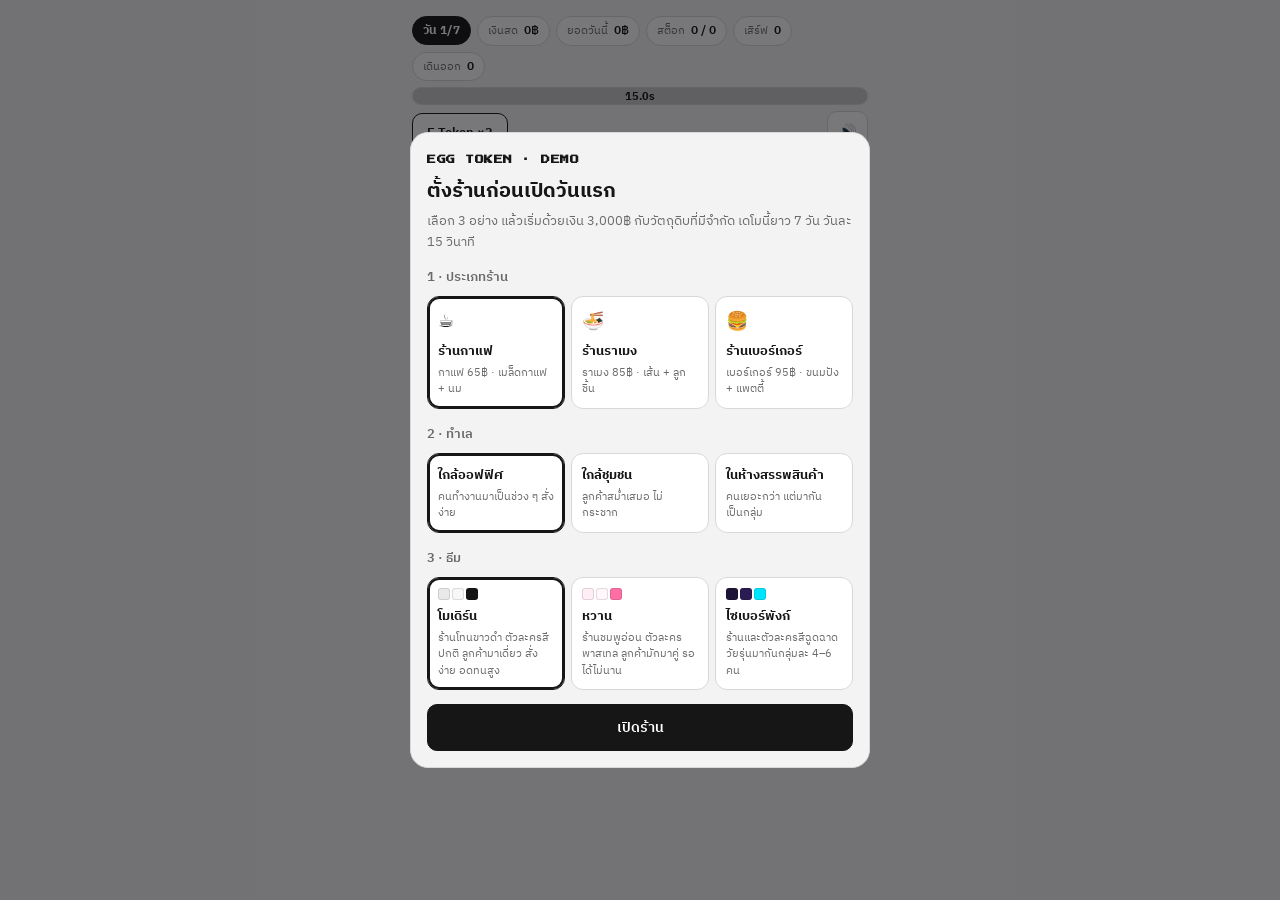
==== index.html @ f7f94cbf "เดโมเกมบริหารร้าน Egg Token ตามบรีฟ 7 วัน เกมบริหารร้านแบบ Pixel Art บน HTML Canvas ล้วน ไม่มี build" ====
<!DOCTYPE html>
<html lang="th">
<head>
<meta charset="utf-8">
<meta name="viewport" content="width=device-width, initial-scale=1, viewport-fit=cover">
<title>Egg Token · เกมบริหารร้าน (เดโม)</title>
<meta name="description" content="เดโมเกมบริหารร้านแบบ Pixel Art — ลงมือทำเองก่อน แล้วค่อยตัดสินใจว่าจะจ้างคน ซื้ออุปกรณ์ หรือใช้ E.Token ตรงไหน">
<link rel="preconnect" href="https://fonts.googleapis.com">
<link rel="preconnect" href="https://fonts.gstatic.com" crossorigin>
<link href="https://fonts.googleapis.com/css2?family=IBM+Plex+Sans+Thai:wght@400;500;600;700&family=Press+Start+2P&display=swap" rel="stylesheet">
<link rel="stylesheet" href="css/game.css">
</head>
<body data-theme="modern">

<div class="wrap">
  <header class="hud">
    <div class="hud-row">
      <span class="chip solo" id="hud-day">วัน 1/7</span>
      <span class="chip"><i>เงินสด</i><b id="hud-cash">0฿</b></span>
      <span class="chip"><i>ยอดวันนี้</i><b id="hud-sales">0฿</b></span>
      <span class="chip"><i>สต็อก</i><b id="hud-stock">0 / 0</b></span>
      <span class="chip hidden"><i>เรตติ้ง</i><b id="hud-rating">0.0</b></span>
      <span class="chip"><i>เสิร์ฟ</i><b id="hud-served">0</b></span>
      <span class="chip"><i>เดินออก</i><b id="hud-left">0</b></span>
    </div>
    <div class="timer"><div class="timer-fill" id="hud-bar"></div><span id="hud-clock">15.0s</span></div>
    <div class="hud-row end">
      <button id="hud-token" class="btn token">E.Token ×3</button>
      <button id="hud-mute" class="btn icon" title="เสียง">🔊</button>
    </div>
  </header>

  <div class="stage">
    <canvas id="game" width="192" height="192" aria-label="หน้าร้าน"></canvas>
    <div id="toast" class="toast hidden"></div>
  </div>

  <div id="hint" class="hint">แตะสถานีหรือตัวลูกค้าเพื่อสั่งงาน · ตัวละครต้องเดินไปถึงก่อน งานจึงเริ่ม</div>

  <div id="stations" class="stations"></div>
</div>

<div id="overlay" class="overlay hidden"><div id="sheet" class="sheet"></div></div>

<script src="js/config.js"></script>
<script src="js/sprites.js"></script>
<script src="js/audio.js"></script>
<script src="js/world.js"></script>
<script src="js/actors.js"></script>
<script src="js/game.js"></script>
<script src="js/ui.js"></script>
</body>
</html>
---- css/game.css ----
/* ===========================================================
   Egg Token Demo — หน้าตา
   ตัวพิกเซลใช้กับหัวข้อและป้ายเท่านั้น
   เวลา เงิน แถบรอ และคำสั่ง ใช้ฟอนต์ที่อ่านออกทันที
   =========================================================== */

:root {
  --bg: #f3f3f3;
  --panel: #ffffff;
  --text: #161616;
  --sub: #6a6a6a;
  --accent: #161616;
  --accent-ink: #ffffff;
  --line: #d8d8d8;
  --pos: #1f9254;
  --neg: #d4453c;
  --radius: 14px;
  --pixel: 'Press Start 2P', 'Courier New', monospace;
  --sans: 'IBM Plex Sans Thai', 'Noto Sans Thai', 'Leelawadee UI', system-ui, -apple-system, 'Segoe UI', sans-serif;
}

* { box-sizing: border-box; }

html, body {
  margin: 0;
  padding: 0;
  background: var(--bg);
  color: var(--text);
  font-family: var(--sans);
  -webkit-text-size-adjust: 100%;
}

body { min-height: 100svh; }

.wrap {
  max-width: 460px;
  margin: 0 auto;
  padding: 10px 12px 20px;
  display: flex;
  flex-direction: column;
  gap: 8px;
}

/* ---------- HUD ---------- */
.hud { display: flex; flex-direction: column; gap: 6px; }

.hud-row { display: flex; flex-wrap: wrap; gap: 6px; align-items: center; }
.hud-row.end { justify-content: space-between; }

.chip {
  display: inline-flex;
  align-items: baseline;
  gap: 6px;
  background: var(--panel);
  border: 1px solid var(--line);
  border-radius: 999px;
  padding: 4px 10px;
  font-size: 12px;
  line-height: 1.6;
}
.chip i { color: var(--sub); font-style: normal; font-size: 11px; }
.chip b { font-variant-numeric: tabular-nums; font-weight: 600; }
.chip.solo { font-weight: 700; background: var(--accent); color: var(--accent-ink); border-color: var(--accent); }
.chip b.low, #hud-stock.low { color: var(--neg); }

.timer {
  position: relative;
  height: 18px;
  background: var(--panel);
  border: 1px solid var(--line);
  border-radius: 999px;
  overflow: hidden;
}
.timer-fill {
  position: absolute; inset: 0 auto 0 0;
  width: 100%;
  background: var(--accent);
  opacity: .22;
  transition: width .08s linear;
}
.timer span {
  position: absolute; inset: 0;
  display: grid; place-items: center;
  font-size: 11px; font-weight: 700;
  font-variant-numeric: tabular-nums;
}

/* ---------- จอเล่น ---------- */
.stage {
  position: relative;
  width: 100%;
  aspect-ratio: 1 / 1;
  border-radius: var(--radius);
  overflow: hidden;
  border: 1px solid var(--line);
  background: #000;
}
canvas {
  width: 100%;
  height: 100%;
  display: block;
  image-rendering: pixelated;
  image-rendering: crisp-edges;
  touch-action: manipulation;
}

.toast {
  position: absolute;
  left: 8px; right: 8px;
  top: 8px;
  padding: 8px 10px;
  border-radius: 10px;
  font-size: 13px;
  line-height: 1.5;
  background: rgba(16,16,16,.82);
  color: #fff;
}
.hint {
  min-height: 40px;
  display: flex;
  align-items: center;
  padding: 7px 11px;
  border-radius: 10px;
  border: 1px solid var(--line);
  border-left: 3px solid var(--line);
  background: var(--panel);
  color: var(--sub);
  font-size: 12.5px;
  line-height: 1.5;
}
.hint.on {
  border-left-color: #ffb020;
  color: var(--text);
  font-weight: 600;
}
.hidden { display: none !important; }

/* ---------- ปุ่มสถานี ---------- */
.stations { display: grid; grid-template-columns: repeat(4, 1fr); gap: 6px; }
.sbtn {
  appearance: none;
  border: 1px solid var(--line);
  background: var(--panel);
  color: var(--text);
  border-radius: 10px;
  padding: 8px 4px 7px;
  font-family: var(--sans);
  font-size: 11px;
  font-weight: 600;
  line-height: 1.3;
  display: flex; flex-direction: column; align-items: center; gap: 3px;
  cursor: pointer;
}
.sbtn i {
  font-family: var(--pixel);
  font-style: normal;
  font-size: 9px;
  width: 18px; height: 18px;
  display: grid; place-items: center;
  border-radius: 6px;
  background: var(--accent);
  color: var(--accent-ink);
}
.sbtn:active { transform: translateY(1px); }
.sbtn.alert { border-color: #ffb020; box-shadow: 0 0 0 2px rgba(255,176,32,.35); }
#door-btn { grid-column: span 4; flex-direction: row; justify-content: center; }

.foot { margin: 2px 0 0; font-size: 11px; color: var(--sub); text-align: center; }

/* ---------- ปุ่มทั่วไป ---------- */
.btn {
  appearance: none;
  font-family: var(--sans);
  font-size: 14px;
  font-weight: 600;
  padding: 11px 16px;
  border-radius: 10px;
  border: 1px solid var(--line);
  background: var(--panel);
  color: var(--text);
  cursor: pointer;
}
.btn.primary { background: var(--accent); color: var(--accent-ink); border-color: var(--accent); }
.btn.token { font-size: 13px; padding: 8px 14px; border-color: var(--accent); }
.btn.icon { padding: 8px 10px; font-size: 15px; }
.btn.sm { padding: 6px 12px; font-size: 16px; min-width: 40px; }
.btn[disabled] { opacity: .45; cursor: not-allowed; }

/* ---------- แผ่นซ้อน ---------- */
.overlay {
  position: fixed; inset: 0;
  background: rgba(10,10,14,.55);
  display: grid; place-items: end center;
  padding: 12px;
  z-index: 20;
  overflow: auto;
}
.sheet {
  width: 100%;
  max-width: 460px;
  background: var(--bg);
  border: 1px solid var(--line);
  border-radius: 18px;
  padding: 18px 16px 16px;
  margin: auto 0 0;
  max-height: calc(100svh - 24px);
  overflow: auto;
}
.sheet-head { margin-bottom: 12px; }
.kicker {
  font-family: var(--sans);
  font-size: 11.5px;
  font-weight: 700;
  letter-spacing: .04em;
  color: var(--accent);
  margin-bottom: 8px;
}
.kicker .pix {
  font-family: var(--pixel);
  font-size: 9px;
  letter-spacing: .5px;
}
.sheet h1 { font-size: 20px; margin: 0 0 6px; line-height: 1.35; }
.sheet h2 { font-size: 13px; margin: 0 0 8px; color: var(--sub); font-weight: 600; }
.lead { margin: 0; font-size: 13px; line-height: 1.65; color: var(--sub); }

.group { margin-bottom: 14px; }
.cards { display: grid; grid-template-columns: repeat(3, 1fr); gap: 6px; }
.cards.col { grid-template-columns: 1fr; }
.card {
  appearance: none;
  text-align: left;
  background: var(--panel);
  border: 1px solid var(--line);
  border-radius: 12px;
  padding: 10px;
  font-family: var(--sans);
  color: var(--text);
  cursor: pointer;
  display: flex; flex-direction: column; gap: 3px;
}
.card.wide { padding: 12px; }
.card.on { border-color: var(--accent); box-shadow: 0 0 0 2px var(--accent) inset; }
.card-icon { font-size: 18px; }
.card-title { font-size: 13px; font-weight: 700; }
.card-sub { font-size: 11px; color: var(--sub); line-height: 1.5; }
.swatch { display: flex; gap: 2px; margin-bottom: 2px; }
.swatch i { width: 12px; height: 12px; border-radius: 3px; border: 1px solid rgba(0,0,0,.12); }

.facts { margin: 0 0 14px; padding-left: 18px; font-size: 13px; line-height: 1.8; }
.facts b { font-variant-numeric: tabular-nums; }

.rows { background: var(--panel); border: 1px solid var(--line); border-radius: 12px; padding: 4px 12px; margin-bottom: 10px; }
.rows.small { font-size: 12px; }
.row { display: flex; justify-content: space-between; gap: 10px; padding: 8px 0; font-size: 13px; border-bottom: 1px solid var(--line); }
.row:last-child { border-bottom: 0; }
.row span { color: var(--sub); }
.row b { font-variant-numeric: tabular-nums; }
.row.total b { font-size: 15px; }
.pos { color: var(--pos); }
.neg { color: var(--neg); }

.note { font-size: 12px; color: var(--sub); line-height: 1.7; margin: 0 0 10px; }
.note.warn { color: var(--neg); }

.stepper {
  display: flex; align-items: center; justify-content: space-between;
  background: var(--panel); border: 1px solid var(--line);
  border-radius: 12px; padding: 10px 12px; margin-bottom: 8px;
}
.stepper-info { display: flex; flex-direction: column; gap: 2px; }
.stepper-info b { font-size: 14px; }
.stepper-info span { font-size: 11px; color: var(--sub); }
.stepper-ctl { display: flex; align-items: center; gap: 8px; }
.stepper-ctl span { min-width: 28px; text-align: center; font-weight: 700; font-variant-numeric: tabular-nums; }

.sheet-foot { margin-top: 14px; display: grid; gap: 8px; }
.sheet-foot.two { grid-template-columns: 1fr 1fr; }
.sheet-foot .btn { width: 100%; }

@media (min-width: 520px) {
  .wrap { max-width: 480px; padding-top: 16px; }
  .sheet { margin: auto; }
  .overlay { place-items: center; }
}
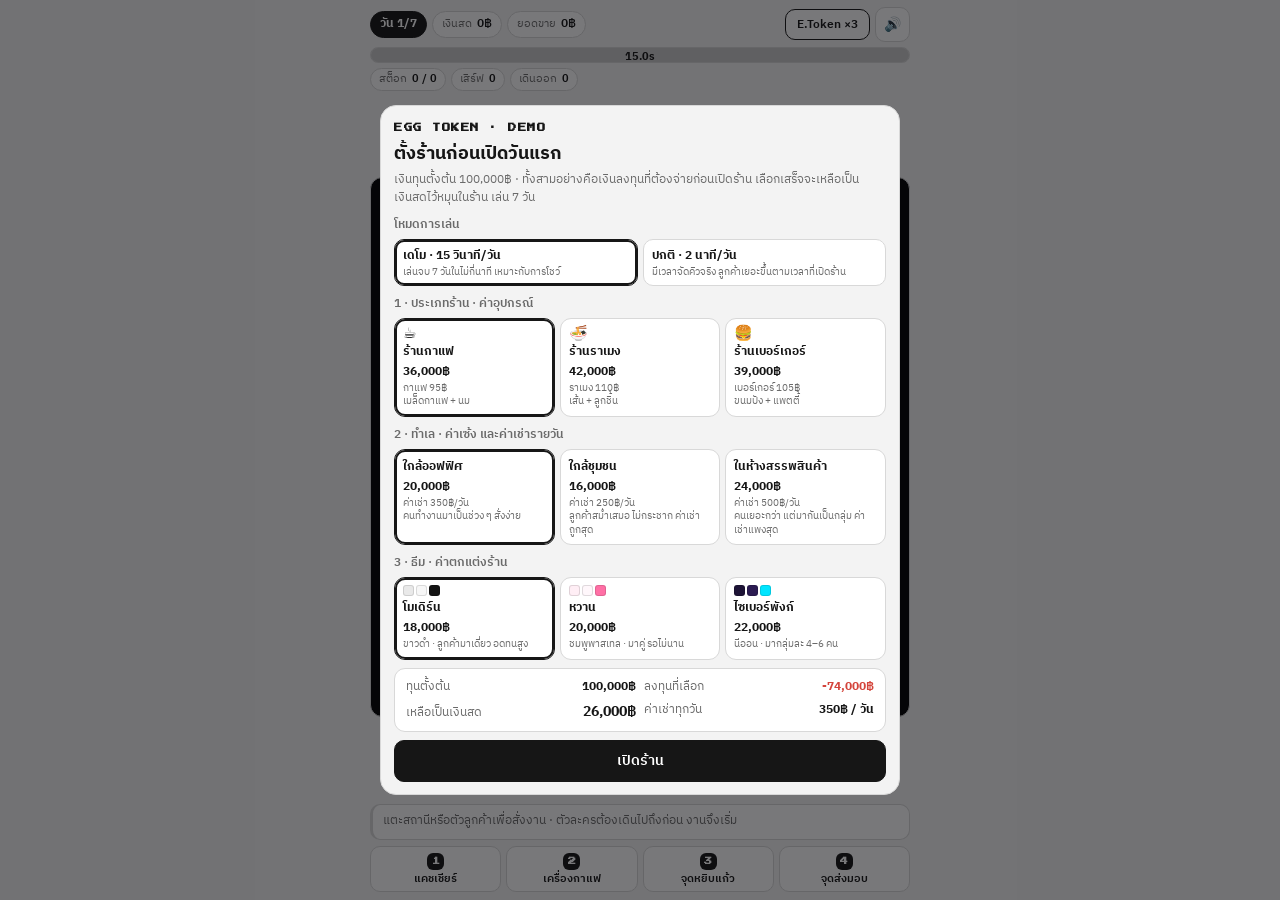
==== commit 56b0368e: "เพิ่มโหมดเดโม/ปกติ ลดความยาก จัดจอไม่ให้เลื่อน และแต่งร้านเพิ่ม สองโหมด - เดโม วันละ 15 วินาที ลูกค้" ====
--- a/index.html
+++ b/index.html
@@ -17,20 +17,21 @@
     <div class="hud-row">
       <span class="chip solo" id="hud-day">วัน 1/7</span>
       <span class="chip"><i>เงินสด</i><b id="hud-cash">0฿</b></span>
-      <span class="chip"><i>ยอดวันนี้</i><b id="hud-sales">0฿</b></span>
-      <span class="chip"><i>สต็อก</i><b id="hud-stock">0 / 0</b></span>
-      <span class="chip hidden"><i>เรตติ้ง</i><b id="hud-rating">0.0</b></span>
-      <span class="chip"><i>เสิร์ฟ</i><b id="hud-served">0</b></span>
-      <span class="chip"><i>เดินออก</i><b id="hud-left">0</b></span>
-    </div>
-    <div class="timer"><div class="timer-fill" id="hud-bar"></div><span id="hud-clock">15.0s</span></div>
-    <div class="hud-row end">
+      <span class="chip"><i>ยอดขาย</i><b id="hud-sales">0฿</b></span>
+      <span class="spacer"></span>
       <button id="hud-token" class="btn token">E.Token ×3</button>
       <button id="hud-mute" class="btn icon" title="เสียง">🔊</button>
     </div>
+    <div class="timer"><div class="timer-fill" id="hud-bar"></div><span id="hud-clock">15.0s</span></div>
+    <div class="hud-row small">
+      <span class="chip"><i>สต็อก</i><b id="hud-stock">0 / 0</b></span>
+      <span class="chip"><i>เสิร์ฟ</i><b id="hud-served">0</b></span>
+      <span class="chip"><i>เดินออก</i><b id="hud-left">0</b></span>
+      <span class="chip hidden"><i>เรตติ้ง</i><b id="hud-rating">0.0</b></span>
+    </div>
   </header>
 
-  <div class="stage">
+  <div class="stage" id="stage">
     <canvas id="game" width="192" height="192" aria-label="หน้าร้าน"></canvas>
     <div id="toast" class="toast hidden"></div>
   </div>
--- a/css/game.css
+++ b/css/game.css
@@ -1,6 +1,7 @@
 /* ===========================================================
    Egg Token Demo — หน้าตา
-   ตัวพิกเซลใช้กับหัวข้อและป้ายเท่านั้น
+   จัดให้ทุกหน้าพอดีจอ ไม่ต้องเลื่อนขึ้นลง
+   ตัวพิกเซลใช้กับหัวข้อและป้ายอังกฤษเท่านั้น
    เวลา เงิน แถบรอ และคำสั่ง ใช้ฟอนต์ที่อ่านออกทันที
    =========================================================== */
 
@@ -24,52 +25,56 @@
 html, body {
   margin: 0;
   padding: 0;
+  height: 100%;
+  overflow: hidden;
   background: var(--bg);
   color: var(--text);
   font-family: var(--sans);
   -webkit-text-size-adjust: 100%;
 }
 
-body { min-height: 100svh; }
-
 .wrap {
-  max-width: 460px;
+  max-width: 560px;
+  height: 100%;
   margin: 0 auto;
-  padding: 10px 12px 20px;
+  padding: 7px 10px calc(8px + env(safe-area-inset-bottom));
   display: flex;
   flex-direction: column;
-  gap: 8px;
+  gap: 6px;
+  overflow: hidden;
 }
 
 /* ---------- HUD ---------- */
-.hud { display: flex; flex-direction: column; gap: 6px; }
-
-.hud-row { display: flex; flex-wrap: wrap; gap: 6px; align-items: center; }
-.hud-row.end { justify-content: space-between; }
+.hud { display: flex; flex-direction: column; gap: 5px; flex: 0 0 auto; }
+.hud-row { display: flex; flex-wrap: nowrap; gap: 5px; align-items: center; }
+.hud-row .spacer { flex: 1 1 auto; }
 
 .chip {
   display: inline-flex;
   align-items: baseline;
-  gap: 6px;
+  gap: 5px;
   background: var(--panel);
   border: 1px solid var(--line);
   border-radius: 999px;
-  padding: 4px 10px;
+  padding: 3px 9px;
   font-size: 12px;
-  line-height: 1.6;
-}
-.chip i { color: var(--sub); font-style: normal; font-size: 11px; }
+  line-height: 1.55;
+  white-space: nowrap;
+}
+.hud-row.small .chip { font-size: 11px; padding: 2px 8px; }
+.chip i { color: var(--sub); font-style: normal; font-size: 10.5px; }
 .chip b { font-variant-numeric: tabular-nums; font-weight: 600; }
 .chip.solo { font-weight: 700; background: var(--accent); color: var(--accent-ink); border-color: var(--accent); }
-.chip b.low, #hud-stock.low { color: var(--neg); }
+#hud-stock.low { color: var(--neg); }
 
 .timer {
   position: relative;
-  height: 18px;
+  height: 16px;
   background: var(--panel);
   border: 1px solid var(--line);
   border-radius: 999px;
   overflow: hidden;
+  flex: 0 0 auto;
 }
 .timer-fill {
   position: absolute; inset: 0 auto 0 0;
@@ -78,27 +83,29 @@
   opacity: .22;
   transition: width .08s linear;
 }
+.timer.closing { border-color: #e2544a; }
+.timer.closing .timer-fill { background: #e2544a; opacity: .3; }
 .timer span {
   position: absolute; inset: 0;
   display: grid; place-items: center;
-  font-size: 11px; font-weight: 700;
+  font-size: 10.5px; font-weight: 700;
   font-variant-numeric: tabular-nums;
 }
 
 /* ---------- จอเล่น ---------- */
 .stage {
   position: relative;
-  width: 100%;
-  aspect-ratio: 1 / 1;
-  border-radius: var(--radius);
-  overflow: hidden;
+  flex: 1 1 auto;
+  min-height: 0;
+  display: flex;
+  align-items: center;
+  justify-content: center;
+}
+canvas {
+  display: block;
+  border-radius: 12px;
   border: 1px solid var(--line);
   background: #000;
-}
-canvas {
-  width: 100%;
-  height: 100%;
-  display: block;
   image-rendering: pixelated;
   image-rendering: crisp-edges;
   touch-action: manipulation;
@@ -108,54 +115,52 @@
   position: absolute;
   left: 8px; right: 8px;
   top: 8px;
-  padding: 8px 10px;
-  border-radius: 10px;
-  font-size: 13px;
-  line-height: 1.5;
-  background: rgba(16,16,16,.82);
+  padding: 7px 10px;
+  border-radius: 10px;
+  font-size: 12.5px;
+  line-height: 1.45;
+  background: rgba(16,16,16,.84);
   color: #fff;
 }
+.hidden { display: none !important; }
+
 .hint {
-  min-height: 40px;
+  flex: 0 0 auto;
+  min-height: 36px;
   display: flex;
   align-items: center;
-  padding: 7px 11px;
+  padding: 6px 10px;
   border-radius: 10px;
   border: 1px solid var(--line);
   border-left: 3px solid var(--line);
   background: var(--panel);
   color: var(--sub);
-  font-size: 12.5px;
-  line-height: 1.5;
-}
-.hint.on {
-  border-left-color: #ffb020;
-  color: var(--text);
-  font-weight: 600;
-}
-.hidden { display: none !important; }
+  font-size: 12px;
+  line-height: 1.4;
+}
+.hint.on { border-left-color: #ffb020; color: var(--text); font-weight: 600; }
 
 /* ---------- ปุ่มสถานี ---------- */
-.stations { display: grid; grid-template-columns: repeat(4, 1fr); gap: 6px; }
+.stations { display: grid; grid-template-columns: repeat(4, 1fr); gap: 5px; flex: 0 0 auto; }
 .sbtn {
   appearance: none;
   border: 1px solid var(--line);
   background: var(--panel);
   color: var(--text);
   border-radius: 10px;
-  padding: 8px 4px 7px;
-  font-family: var(--sans);
-  font-size: 11px;
+  padding: 6px 3px 5px;
+  font-family: var(--sans);
+  font-size: 10.5px;
   font-weight: 600;
-  line-height: 1.3;
+  line-height: 1.25;
   display: flex; flex-direction: column; align-items: center; gap: 3px;
   cursor: pointer;
 }
 .sbtn i {
   font-family: var(--pixel);
   font-style: normal;
-  font-size: 9px;
-  width: 18px; height: 18px;
+  font-size: 8px;
+  width: 17px; height: 17px;
   display: grid; place-items: center;
   border-radius: 6px;
   background: var(--accent);
@@ -163,17 +168,15 @@
 }
 .sbtn:active { transform: translateY(1px); }
 .sbtn.alert { border-color: #ffb020; box-shadow: 0 0 0 2px rgba(255,176,32,.35); }
-#door-btn { grid-column: span 4; flex-direction: row; justify-content: center; }
-
-.foot { margin: 2px 0 0; font-size: 11px; color: var(--sub); text-align: center; }
+#door-btn { grid-column: span 4; flex-direction: row; justify-content: center; gap: 6px; padding: 5px; }
 
 /* ---------- ปุ่มทั่วไป ---------- */
 .btn {
   appearance: none;
   font-family: var(--sans);
-  font-size: 14px;
+  font-size: 13.5px;
   font-weight: 600;
-  padding: 11px 16px;
+  padding: 9px 14px;
   border-radius: 10px;
   border: 1px solid var(--line);
   background: var(--panel);
@@ -181,105 +184,160 @@
   cursor: pointer;
 }
 .btn.primary { background: var(--accent); color: var(--accent-ink); border-color: var(--accent); }
-.btn.token { font-size: 13px; padding: 8px 14px; border-color: var(--accent); }
-.btn.icon { padding: 8px 10px; font-size: 15px; }
-.btn.sm { padding: 6px 12px; font-size: 16px; min-width: 40px; }
+.btn.token { font-size: 12px; padding: 5px 11px; border-color: var(--accent); white-space: nowrap; }
+.btn.icon { padding: 5px 8px; font-size: 14px; }
+.btn.sm { padding: 5px 11px; font-size: 15px; min-width: 38px; }
 .btn[disabled] { opacity: .45; cursor: not-allowed; }
 
 /* ---------- แผ่นซ้อน ---------- */
 .overlay {
   position: fixed; inset: 0;
   background: rgba(10,10,14,.55);
-  display: grid; place-items: end center;
-  padding: 12px;
+  display: grid;
+  place-items: center;
+  padding: 8px;
   z-index: 20;
-  overflow: auto;
 }
 .sheet {
   width: 100%;
-  max-width: 460px;
+  max-width: 520px;
+  max-height: calc(100% - 16px);
   background: var(--bg);
   border: 1px solid var(--line);
-  border-radius: 18px;
-  padding: 18px 16px 16px;
-  margin: auto 0 0;
-  max-height: calc(100svh - 24px);
-  overflow: auto;
-}
-.sheet-head { margin-bottom: 12px; }
+  border-radius: 16px;
+  padding: 14px 13px 12px;
+  display: flex;
+  flex-direction: column;
+  gap: 8px;
+  overflow: hidden;
+}
+.sheet-head { flex: 0 0 auto; }
+.sheet-body { flex: 1 1 auto; min-height: 0; overflow-y: auto; display: flex; flex-direction: column; gap: 8px; }
 .kicker {
   font-family: var(--sans);
-  font-size: 11.5px;
+  font-size: 11px;
   font-weight: 700;
   letter-spacing: .04em;
   color: var(--accent);
-  margin-bottom: 8px;
-}
-.kicker .pix {
-  font-family: var(--pixel);
-  font-size: 9px;
-  letter-spacing: .5px;
-}
-.sheet h1 { font-size: 20px; margin: 0 0 6px; line-height: 1.35; }
-.sheet h2 { font-size: 13px; margin: 0 0 8px; color: var(--sub); font-weight: 600; }
-.lead { margin: 0; font-size: 13px; line-height: 1.65; color: var(--sub); }
-
-.group { margin-bottom: 14px; }
-.cards { display: grid; grid-template-columns: repeat(3, 1fr); gap: 6px; }
+  margin-bottom: 5px;
+}
+.kicker .pix { font-family: var(--pixel); font-size: 8.5px; letter-spacing: .5px; }
+.sheet h1 { font-size: 18px; margin: 0 0 4px; line-height: 1.3; }
+.sheet h2 { font-size: 12px; margin: 0 0 5px; color: var(--sub); font-weight: 600; }
+.lead { margin: 0; font-size: 12px; line-height: 1.5; color: var(--sub); }
+
+.group { margin: 0; }
+.cards { display: grid; grid-template-columns: repeat(3, 1fr); gap: 5px; }
 .cards.col { grid-template-columns: 1fr; }
+.cards.two { grid-template-columns: 1fr 1fr; }
 .card {
   appearance: none;
   text-align: left;
   background: var(--panel);
   border: 1px solid var(--line);
-  border-radius: 12px;
-  padding: 10px;
+  border-radius: 11px;
+  padding: 7px 8px;
   font-family: var(--sans);
   color: var(--text);
   cursor: pointer;
-  display: flex; flex-direction: column; gap: 3px;
-}
-.card.wide { padding: 12px; }
+  display: flex; flex-direction: column; gap: 1px;
+}
+.card.wide { padding: 10px; }
 .card.on { border-color: var(--accent); box-shadow: 0 0 0 2px var(--accent) inset; }
-.card-icon { font-size: 18px; }
-.card-title { font-size: 13px; font-weight: 700; }
-.card-sub { font-size: 11px; color: var(--sub); line-height: 1.5; }
-.swatch { display: flex; gap: 2px; margin-bottom: 2px; }
-.swatch i { width: 12px; height: 12px; border-radius: 3px; border: 1px solid rgba(0,0,0,.12); }
-
-.facts { margin: 0 0 14px; padding-left: 18px; font-size: 13px; line-height: 1.8; }
+.card-icon { font-size: 15px; line-height: 1; }
+.card-title { font-size: 12px; font-weight: 700; }
+.card-cost { font-size: 11.5px; font-weight: 700; color: var(--accent); font-variant-numeric: tabular-nums; }
+.card-sub { font-size: 10px; color: var(--sub); line-height: 1.35; }
+.swatch { display: flex; gap: 2px; margin-bottom: 1px; }
+.swatch i { width: 11px; height: 11px; border-radius: 3px; border: 1px solid rgba(0,0,0,.12); }
+
+.facts { margin: 0; padding-left: 17px; font-size: 12px; line-height: 1.65; }
 .facts b { font-variant-numeric: tabular-nums; }
 
-.rows { background: var(--panel); border: 1px solid var(--line); border-radius: 12px; padding: 4px 12px; margin-bottom: 10px; }
-.rows.small { font-size: 12px; }
-.row { display: flex; justify-content: space-between; gap: 10px; padding: 8px 0; font-size: 13px; border-bottom: 1px solid var(--line); }
+.rows { background: var(--panel); border: 1px solid var(--line); border-radius: 11px; padding: 2px 11px; }
+.rows.small { font-size: 11px; }
+.row { display: flex; justify-content: space-between; gap: 10px; padding: 6px 0; font-size: 12.5px; border-bottom: 1px solid var(--line); }
 .row:last-child { border-bottom: 0; }
 .row span { color: var(--sub); }
-.row b { font-variant-numeric: tabular-nums; }
-.row.total b { font-size: 15px; }
+.row b { font-variant-numeric: tabular-nums; white-space: nowrap; }
+.row.total b { font-size: 14px; }
 .pos { color: var(--pos); }
 .neg { color: var(--neg); }
 
-.note { font-size: 12px; color: var(--sub); line-height: 1.7; margin: 0 0 10px; }
+.note { font-size: 11.5px; color: var(--sub); line-height: 1.55; margin: 0; }
 .note.warn { color: var(--neg); }
 
 .stepper {
   display: flex; align-items: center; justify-content: space-between;
   background: var(--panel); border: 1px solid var(--line);
-  border-radius: 12px; padding: 10px 12px; margin-bottom: 8px;
-}
-.stepper-info { display: flex; flex-direction: column; gap: 2px; }
-.stepper-info b { font-size: 14px; }
-.stepper-info span { font-size: 11px; color: var(--sub); }
-.stepper-ctl { display: flex; align-items: center; gap: 8px; }
-.stepper-ctl span { min-width: 28px; text-align: center; font-weight: 700; font-variant-numeric: tabular-nums; }
-
-.sheet-foot { margin-top: 14px; display: grid; gap: 8px; }
+  border-radius: 11px; padding: 8px 10px;
+}
+.stepper-info { display: flex; flex-direction: column; gap: 1px; }
+.stepper-info b { font-size: 13px; }
+.stepper-info span { font-size: 10.5px; color: var(--sub); }
+.stepper-ctl { display: flex; align-items: center; gap: 7px; }
+.stepper-ctl span { min-width: 26px; text-align: center; font-weight: 700; font-variant-numeric: tabular-nums; }
+
+.sheet-foot { flex: 0 0 auto; display: grid; gap: 6px; }
 .sheet-foot.two { grid-template-columns: 1fr 1fr; }
 .sheet-foot .btn { width: 100%; }
 
-@media (min-width: 520px) {
-  .wrap { max-width: 480px; padding-top: 16px; }
-  .sheet { margin: auto; }
-  .overlay { place-items: center; }
-}
+/* กล่องสรุปเงินลงทุนหน้าตั้งร้าน */
+.invest-bar {
+  display: grid;
+  grid-template-columns: 1fr 1fr;
+  gap: 4px 8px;
+  background: var(--panel);
+  border: 1px solid var(--line);
+  border-radius: 11px;
+  padding: 8px 11px;
+}
+.invest-bar > div { display: flex; justify-content: space-between; gap: 8px; align-items: baseline; font-size: 11.5px; }
+.invest-bar span { color: var(--sub); }
+.invest-bar b { font-variant-numeric: tabular-nums; white-space: nowrap; }
+.invest-bar .hi b { font-size: 14px; }
+
+/* ปุ่มสลับโหมด */
+.seg { display: grid; grid-template-columns: 1fr 1fr; gap: 5px; }
+.seg button {
+  appearance: none;
+  border: 1px solid var(--line);
+  background: var(--panel);
+  color: var(--text);
+  border-radius: 10px;
+  padding: 6px 8px;
+  font-family: var(--sans);
+  cursor: pointer;
+  display: flex; flex-direction: column; align-items: flex-start; gap: 1px;
+}
+.seg button.on { border-color: var(--accent); box-shadow: 0 0 0 2px var(--accent) inset; }
+.seg b { font-size: 12px; }
+.seg span { font-size: 10px; color: var(--sub); line-height: 1.3; }
+
+/* จอเตี้ยมาก บีบหน้าตั้งร้านให้พอดี */
+@media (max-height: 690px) {
+  .setup .lead { display: none; }
+  .seg span { display: none; }
+  .seg button { padding: 7px 9px; }
+  .card { padding: 5px 7px; }
+  .card-icon { display: none; }
+  .sheet h2 { margin-bottom: 3px; }
+  .sheet { gap: 5px; }
+  .invest-bar { padding: 6px 9px; }
+  .invest-bar > div { font-size: 11px; }
+  .rows.small .row { padding: 3px 0; }
+  .card-sub { font-size: 9px; line-height: 1.25; }
+  .sheet h2 { font-size: 11px; }
+  .sheet h1 { font-size: 15px; margin-bottom: 2px; }
+  .kicker { margin-bottom: 3px; }
+}
+
+/* จอเตี้ย บีบให้พอดีขึ้นอีก */
+@media (max-height: 740px) {
+  .sheet h1 { font-size: 16px; }
+  .lead, .note { font-size: 11px; }
+  .card-sub { font-size: 9.5px; }
+  .row { padding: 5px 0; font-size: 12px; }
+  .hint { min-height: 32px; font-size: 11.5px; }
+  .sheet { padding: 11px 11px 10px; gap: 6px; }
+}
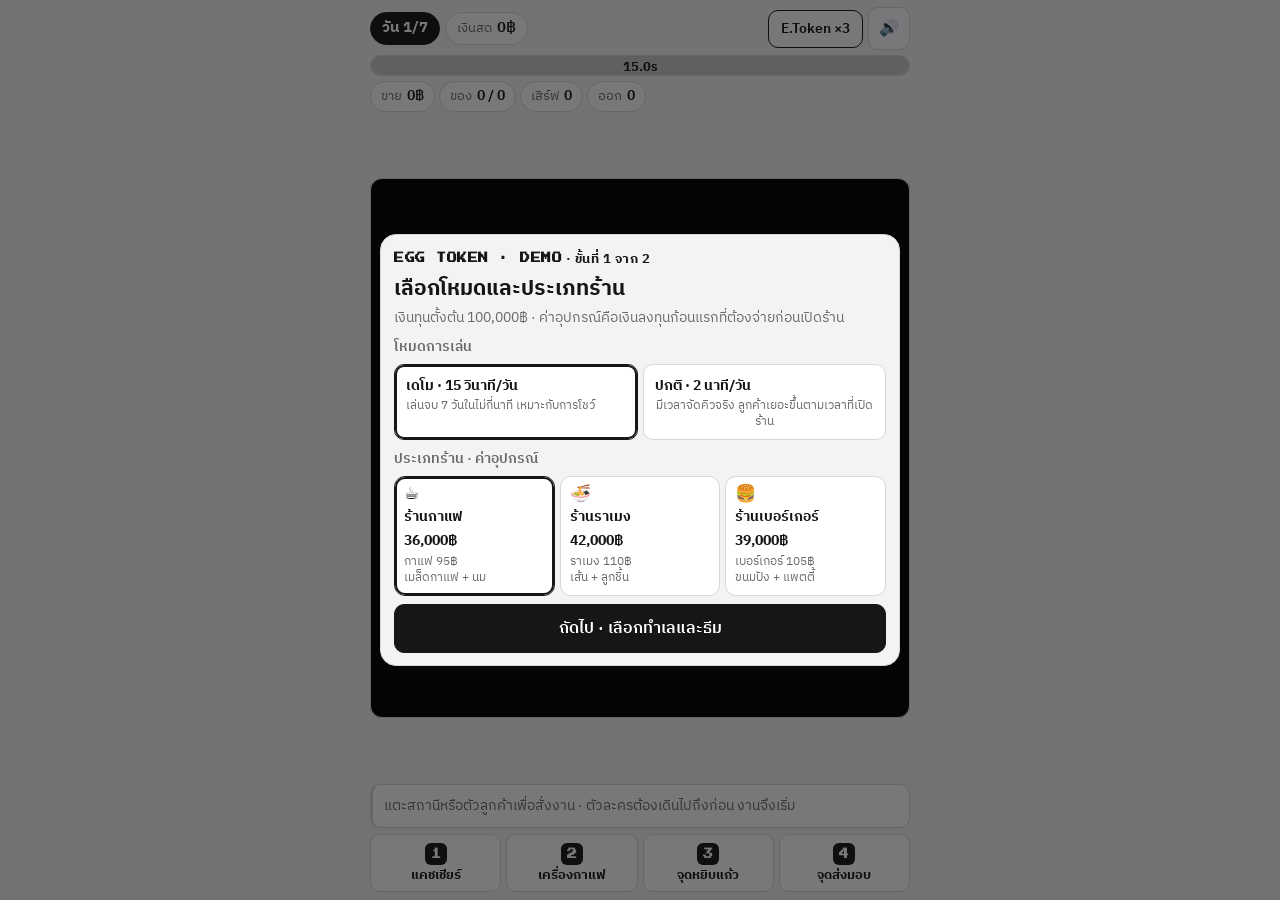
==== commit ac8af0f1: "ขยายขนาดตัวหนังสือทั้งเกม ให้เล่นบนมือถือได้จริง รอบก่อนบีบฟอนต์ลงเพื่อให้ทุกหน้าพอดีจอ ผลคือตัวเล็ก" ====
--- a/index.html
+++ b/index.html
@@ -17,17 +17,17 @@
     <div class="hud-row">
       <span class="chip solo" id="hud-day">วัน 1/7</span>
       <span class="chip"><i>เงินสด</i><b id="hud-cash">0฿</b></span>
-      <span class="chip"><i>ยอดขาย</i><b id="hud-sales">0฿</b></span>
       <span class="spacer"></span>
       <button id="hud-token" class="btn token">E.Token ×3</button>
       <button id="hud-mute" class="btn icon" title="เสียง">🔊</button>
     </div>
     <div class="timer"><div class="timer-fill" id="hud-bar"></div><span id="hud-clock">15.0s</span></div>
     <div class="hud-row small">
-      <span class="chip"><i>สต็อก</i><b id="hud-stock">0 / 0</b></span>
+      <span class="chip"><i>ขาย</i><b id="hud-sales">0฿</b></span>
+      <span class="chip"><i>ของ</i><b id="hud-stock">0 / 0</b></span>
       <span class="chip"><i>เสิร์ฟ</i><b id="hud-served">0</b></span>
-      <span class="chip"><i>เดินออก</i><b id="hud-left">0</b></span>
-      <span class="chip hidden"><i>เรตติ้ง</i><b id="hud-rating">0.0</b></span>
+      <span class="chip"><i>ออก</i><b id="hud-left">0</b></span>
+      <span class="chip hidden"><i>★</i><b id="hud-rating">0.0</b></span>
     </div>
   </header>
 
--- a/css/game.css
+++ b/css/game.css
@@ -47,6 +47,7 @@
 /* ---------- HUD ---------- */
 .hud { display: flex; flex-direction: column; gap: 5px; flex: 0 0 auto; }
 .hud-row { display: flex; flex-wrap: nowrap; gap: 5px; align-items: center; }
+.hud-row.small { flex-wrap: wrap; gap: 4px; }
 .hud-row .spacer { flex: 1 1 auto; }
 
 .chip {
@@ -56,20 +57,20 @@
   background: var(--panel);
   border: 1px solid var(--line);
   border-radius: 999px;
-  padding: 3px 9px;
-  font-size: 12px;
-  line-height: 1.55;
+  padding: 5px 11px;
+  font-size: 14.5px;
+  line-height: 1.5;
   white-space: nowrap;
 }
-.hud-row.small .chip { font-size: 11px; padding: 2px 8px; }
-.chip i { color: var(--sub); font-style: normal; font-size: 10.5px; }
+.hud-row.small .chip { font-size: 13.5px; padding: 4px 10px; }
+.chip i { color: var(--sub); font-style: normal; font-size: 12.5px; }
 .chip b { font-variant-numeric: tabular-nums; font-weight: 600; }
 .chip.solo { font-weight: 700; background: var(--accent); color: var(--accent-ink); border-color: var(--accent); }
 #hud-stock.low { color: var(--neg); }
 
 .timer {
   position: relative;
-  height: 16px;
+  height: 21px;
   background: var(--panel);
   border: 1px solid var(--line);
   border-radius: 999px;
@@ -88,7 +89,7 @@
 .timer span {
   position: absolute; inset: 0;
   display: grid; place-items: center;
-  font-size: 10.5px; font-weight: 700;
+  font-size: 13px; font-weight: 700;
   font-variant-numeric: tabular-nums;
 }
 
@@ -115,28 +116,28 @@
   position: absolute;
   left: 8px; right: 8px;
   top: 8px;
-  padding: 7px 10px;
-  border-radius: 10px;
-  font-size: 12.5px;
+  padding: 9px 12px;
+  border-radius: 10px;
+  font-size: 14px;
   line-height: 1.45;
-  background: rgba(16,16,16,.84);
+  background: rgba(16,16,16,.86);
   color: #fff;
 }
 .hidden { display: none !important; }
 
 .hint {
   flex: 0 0 auto;
-  min-height: 36px;
+  min-height: 44px;
   display: flex;
   align-items: center;
-  padding: 6px 10px;
+  padding: 8px 11px;
   border-radius: 10px;
   border: 1px solid var(--line);
   border-left: 3px solid var(--line);
   background: var(--panel);
   color: var(--sub);
-  font-size: 12px;
-  line-height: 1.4;
+  font-size: 14px;
+  line-height: 1.35;
 }
 .hint.on { border-left-color: #ffb020; color: var(--text); font-weight: 600; }
 
@@ -148,19 +149,19 @@
   background: var(--panel);
   color: var(--text);
   border-radius: 10px;
-  padding: 6px 3px 5px;
-  font-family: var(--sans);
-  font-size: 10.5px;
-  font-weight: 600;
-  line-height: 1.25;
+  padding: 8px 3px 7px;
+  font-family: var(--sans);
+  font-size: 13px;
+  font-weight: 700;
+  line-height: 1.2;
   display: flex; flex-direction: column; align-items: center; gap: 3px;
   cursor: pointer;
 }
 .sbtn i {
   font-family: var(--pixel);
   font-style: normal;
-  font-size: 8px;
-  width: 17px; height: 17px;
+  font-size: 10px;
+  width: 22px; height: 22px;
   display: grid; place-items: center;
   border-radius: 6px;
   background: var(--accent);
@@ -174,9 +175,9 @@
 .btn {
   appearance: none;
   font-family: var(--sans);
-  font-size: 13.5px;
+  font-size: 15.5px;
   font-weight: 600;
-  padding: 9px 14px;
+  padding: 11px 15px;
   border-radius: 10px;
   border: 1px solid var(--line);
   background: var(--panel);
@@ -184,9 +185,9 @@
   cursor: pointer;
 }
 .btn.primary { background: var(--accent); color: var(--accent-ink); border-color: var(--accent); }
-.btn.token { font-size: 12px; padding: 5px 11px; border-color: var(--accent); white-space: nowrap; }
-.btn.icon { padding: 5px 8px; font-size: 14px; }
-.btn.sm { padding: 5px 11px; font-size: 15px; min-width: 38px; }
+.btn.token { font-size: 13.5px; padding: 7px 12px; border-color: var(--accent); white-space: nowrap; }
+.btn.icon { padding: 7px 10px; font-size: 16px; }
+.btn.sm { padding: 7px 13px; font-size: 18px; min-width: 44px; }
 .btn[disabled] { opacity: .45; cursor: not-allowed; }
 
 /* ---------- แผ่นซ้อน ---------- */
@@ -215,16 +216,16 @@
 .sheet-body { flex: 1 1 auto; min-height: 0; overflow-y: auto; display: flex; flex-direction: column; gap: 8px; }
 .kicker {
   font-family: var(--sans);
-  font-size: 11px;
+  font-size: 12.5px;
   font-weight: 700;
   letter-spacing: .04em;
   color: var(--accent);
-  margin-bottom: 5px;
-}
-.kicker .pix { font-family: var(--pixel); font-size: 8.5px; letter-spacing: .5px; }
-.sheet h1 { font-size: 18px; margin: 0 0 4px; line-height: 1.3; }
-.sheet h2 { font-size: 12px; margin: 0 0 5px; color: var(--sub); font-weight: 600; }
-.lead { margin: 0; font-size: 12px; line-height: 1.5; color: var(--sub); }
+  margin-bottom: 6px;
+}
+.kicker .pix { font-family: var(--pixel); font-size: 10px; letter-spacing: .5px; }
+.sheet h1 { font-size: 21px; margin: 0 0 5px; line-height: 1.3; }
+.sheet h2 { font-size: 13.5px; margin: 0 0 6px; color: var(--sub); font-weight: 600; }
+.lead { margin: 0; font-size: 13.5px; line-height: 1.5; color: var(--sub); }
 
 .group { margin: 0; }
 .cards { display: grid; grid-template-columns: repeat(3, 1fr); gap: 5px; }
@@ -236,47 +237,47 @@
   background: var(--panel);
   border: 1px solid var(--line);
   border-radius: 11px;
-  padding: 7px 8px;
+  padding: 9px 9px;
   font-family: var(--sans);
   color: var(--text);
   cursor: pointer;
-  display: flex; flex-direction: column; gap: 1px;
+  display: flex; flex-direction: column; gap: 2px;
 }
 .card.wide { padding: 10px; }
 .card.on { border-color: var(--accent); box-shadow: 0 0 0 2px var(--accent) inset; }
-.card-icon { font-size: 15px; line-height: 1; }
-.card-title { font-size: 12px; font-weight: 700; }
-.card-cost { font-size: 11.5px; font-weight: 700; color: var(--accent); font-variant-numeric: tabular-nums; }
-.card-sub { font-size: 10px; color: var(--sub); line-height: 1.35; }
+.card-icon { font-size: 17px; line-height: 1; }
+.card-title { font-size: 14px; font-weight: 700; }
+.card-cost { font-size: 13.5px; font-weight: 700; color: var(--accent); font-variant-numeric: tabular-nums; }
+.card-sub { font-size: 12px; color: var(--sub); line-height: 1.35; }
 .swatch { display: flex; gap: 2px; margin-bottom: 1px; }
-.swatch i { width: 11px; height: 11px; border-radius: 3px; border: 1px solid rgba(0,0,0,.12); }
-
-.facts { margin: 0; padding-left: 17px; font-size: 12px; line-height: 1.65; }
+.swatch i { width: 13px; height: 13px; border-radius: 3px; border: 1px solid rgba(0,0,0,.12); }
+
+.facts { margin: 0; padding-left: 18px; font-size: 13.5px; line-height: 1.6; }
 .facts b { font-variant-numeric: tabular-nums; }
 
-.rows { background: var(--panel); border: 1px solid var(--line); border-radius: 11px; padding: 2px 11px; }
-.rows.small { font-size: 11px; }
-.row { display: flex; justify-content: space-between; gap: 10px; padding: 6px 0; font-size: 12.5px; border-bottom: 1px solid var(--line); }
+.rows { background: var(--panel); border: 1px solid var(--line); border-radius: 11px; padding: 3px 12px; }
+.rows.small { font-size: 12.5px; }
+.row { display: flex; justify-content: space-between; gap: 10px; padding: 8px 0; font-size: 14.5px; border-bottom: 1px solid var(--line); }
 .row:last-child { border-bottom: 0; }
 .row span { color: var(--sub); }
 .row b { font-variant-numeric: tabular-nums; white-space: nowrap; }
-.row.total b { font-size: 14px; }
+.row.total b { font-size: 17px; }
 .pos { color: var(--pos); }
 .neg { color: var(--neg); }
 
-.note { font-size: 11.5px; color: var(--sub); line-height: 1.55; margin: 0; }
+.note { font-size: 13px; color: var(--sub); line-height: 1.5; margin: 0; }
 .note.warn { color: var(--neg); }
 
 .stepper {
   display: flex; align-items: center; justify-content: space-between;
   background: var(--panel); border: 1px solid var(--line);
-  border-radius: 11px; padding: 8px 10px;
+  border-radius: 11px; padding: 10px 11px;
 }
 .stepper-info { display: flex; flex-direction: column; gap: 1px; }
-.stepper-info b { font-size: 13px; }
-.stepper-info span { font-size: 10.5px; color: var(--sub); }
+.stepper-info b { font-size: 15px; }
+.stepper-info span { font-size: 12.5px; color: var(--sub); }
 .stepper-ctl { display: flex; align-items: center; gap: 7px; }
-.stepper-ctl span { min-width: 26px; text-align: center; font-weight: 700; font-variant-numeric: tabular-nums; }
+.stepper-ctl span { min-width: 32px; text-align: center; font-size: 17px; font-weight: 700; font-variant-numeric: tabular-nums; }
 
 .sheet-foot { flex: 0 0 auto; display: grid; gap: 6px; }
 .sheet-foot.two { grid-template-columns: 1fr 1fr; }
@@ -292,10 +293,23 @@
   border-radius: 11px;
   padding: 8px 11px;
 }
-.invest-bar > div { display: flex; justify-content: space-between; gap: 8px; align-items: baseline; font-size: 11.5px; }
+.invest-bar > div { display: flex; justify-content: space-between; gap: 8px; align-items: baseline; font-size: 13.5px; }
 .invest-bar span { color: var(--sub); }
 .invest-bar b { font-variant-numeric: tabular-nums; white-space: nowrap; }
-.invest-bar .hi b { font-size: 14px; }
+.invest-bar .hi b { font-size: 17px; }
+
+/* รายการตรวจคุณสมบัติกู้เงิน */
+.checks { display: flex; flex-direction: column; gap: 4px; }
+.chk {
+  display: flex; align-items: flex-start; gap: 7px;
+  background: var(--panel); border: 1px solid var(--line);
+  border-radius: 9px; padding: 8px 10px; font-size: 13px; line-height: 1.35;
+}
+.chk i { font-style: normal; font-weight: 700; width: 14px; text-align: center; flex: 0 0 auto; }
+.chk.yes i { color: var(--pos); }
+.chk.no i { color: var(--neg); }
+.chk.no { border-color: rgba(212,69,60,.4); }
+.chk em { display: block; font-style: normal; color: var(--sub); font-size: 12px; font-variant-numeric: tabular-nums; }
 
 /* ปุ่มสลับโหมด */
 .seg { display: grid; grid-template-columns: 1fr 1fr; gap: 5px; }
@@ -305,39 +319,41 @@
   background: var(--panel);
   color: var(--text);
   border-radius: 10px;
-  padding: 6px 8px;
+  padding: 9px 11px;
   font-family: var(--sans);
   cursor: pointer;
   display: flex; flex-direction: column; align-items: flex-start; gap: 1px;
 }
 .seg button.on { border-color: var(--accent); box-shadow: 0 0 0 2px var(--accent) inset; }
-.seg b { font-size: 12px; }
-.seg span { font-size: 10px; color: var(--sub); line-height: 1.3; }
-
-/* จอเตี้ยมาก บีบหน้าตั้งร้านให้พอดี */
-@media (max-height: 690px) {
-  .setup .lead { display: none; }
+.seg b { font-size: 14px; }
+.seg span { font-size: 12px; color: var(--sub); line-height: 1.3; }
+
+/* จอเตี้ย: ลดระยะห่างและของประดับ ไม่ลดขนาดตัวหนังสือ */
+@media (max-height: 750px) {
+  .wrap { gap: 5px; padding: 5px 9px calc(6px + env(safe-area-inset-bottom)); }
+  .hud { gap: 4px; }
+  .sheet { padding: 12px 12px 11px; gap: 7px; }
+  .card { padding: 7px 8px; }
+  .card-icon { display: none; }
+  .row { padding: 6px 0; }
+  .sheet h1 { font-size: 19px; }
+  .hint { min-height: 40px; }
+}
+
+/* หน้ากู้เงินแน่นเป็นพิเศษ จอเตี้ยให้ตัดส่วนที่ซ้ำกับการ์ดออก */
+@media (max-height: 700px) {
+  .branch .chk.yes em { display: none; }
+  .branch .note { display: none; }
+  .branch .rows .row:first-child { display: none; }
+}
+
+@media (max-height: 740px) {
+  .ending .rows.small .row { padding: 3px 0; font-size: 12.5px; }
+  .report .note { display: none; }
+}
+
+@media (max-height: 640px) {
   .seg span { display: none; }
-  .seg button { padding: 7px 9px; }
-  .card { padding: 5px 7px; }
-  .card-icon { display: none; }
-  .sheet h2 { margin-bottom: 3px; }
-  .sheet { gap: 5px; }
-  .invest-bar { padding: 6px 9px; }
-  .invest-bar > div { font-size: 11px; }
-  .rows.small .row { padding: 3px 0; }
-  .card-sub { font-size: 9px; line-height: 1.25; }
-  .sheet h2 { font-size: 11px; }
-  .sheet h1 { font-size: 15px; margin-bottom: 2px; }
-  .kicker { margin-bottom: 3px; }
-}
-
-/* จอเตี้ย บีบให้พอดีขึ้นอีก */
-@media (max-height: 740px) {
-  .sheet h1 { font-size: 16px; }
-  .lead, .note { font-size: 11px; }
-  .card-sub { font-size: 9.5px; }
-  .row { padding: 5px 0; font-size: 12px; }
-  .hint { min-height: 32px; font-size: 11.5px; }
-  .sheet { padding: 11px 11px 10px; gap: 6px; }
-}
+  .lead { display: none; }
+  .row { padding: 5px 0; }
+}
